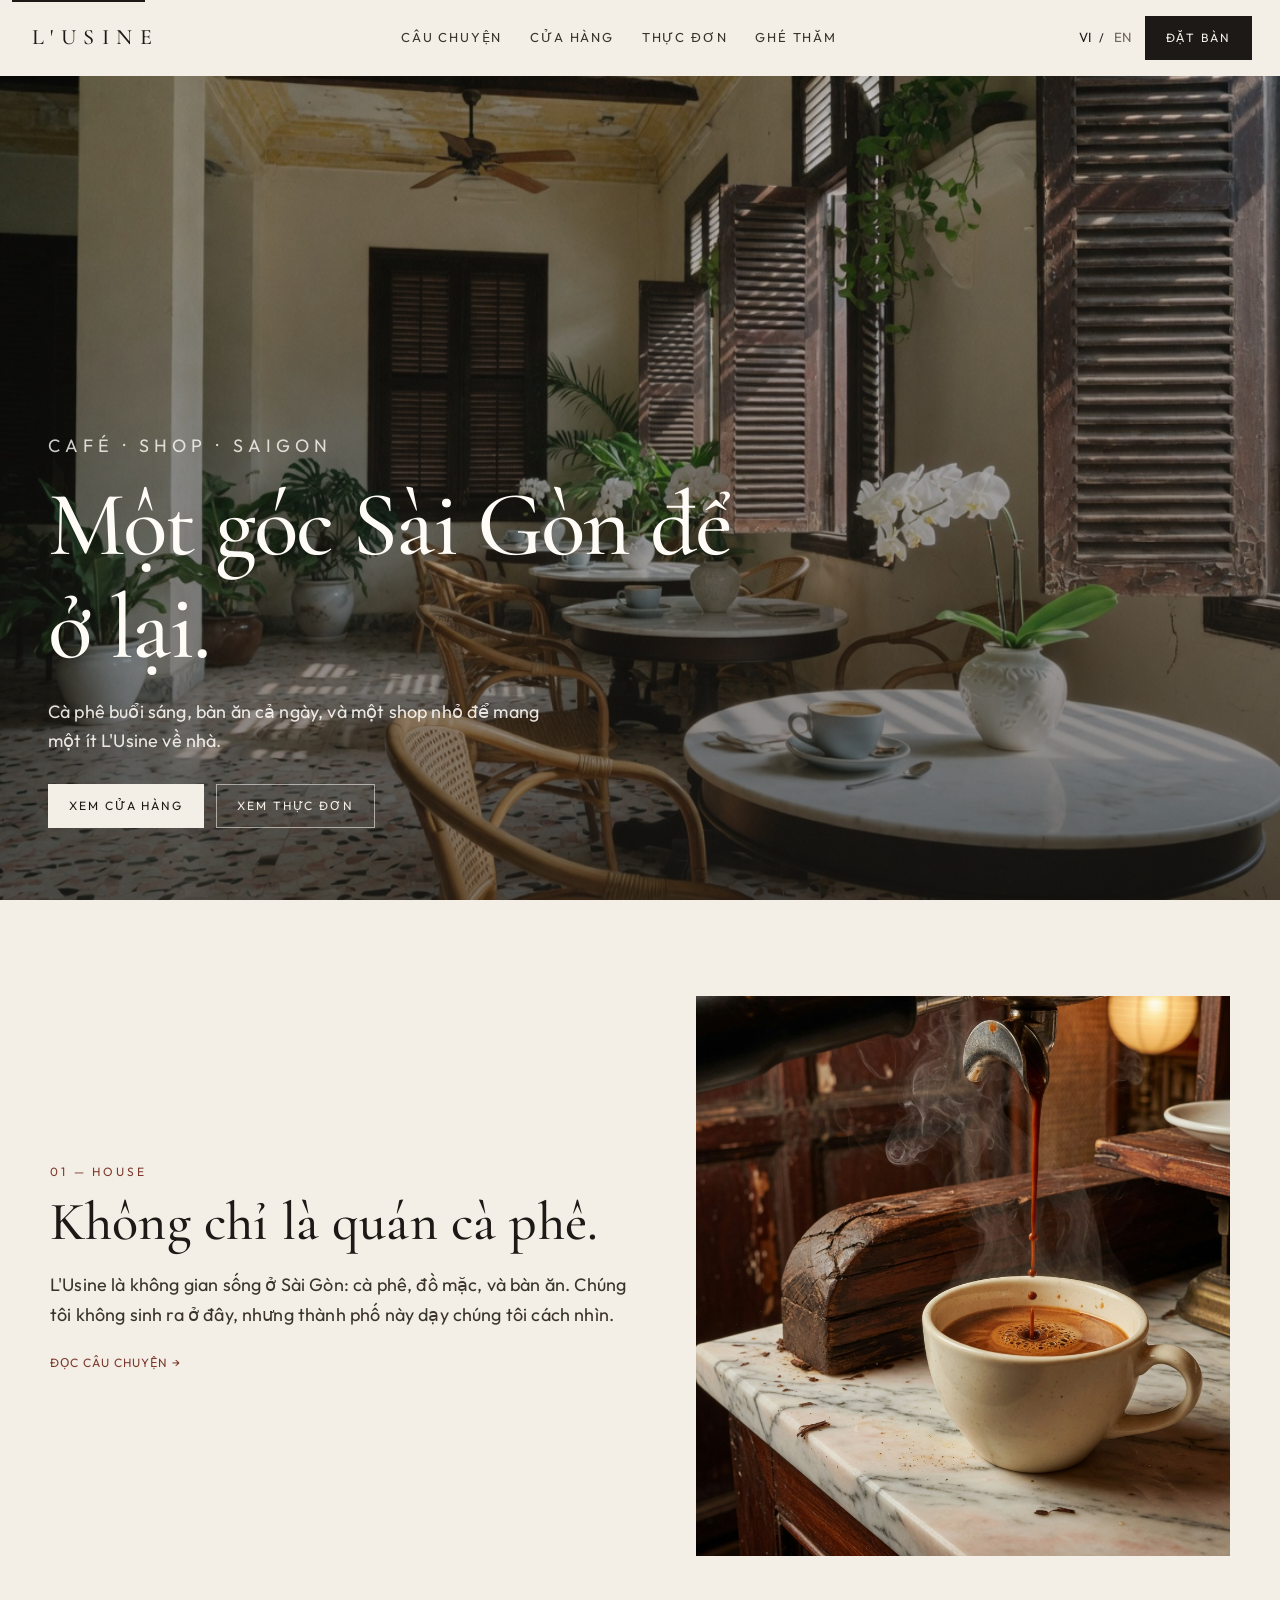
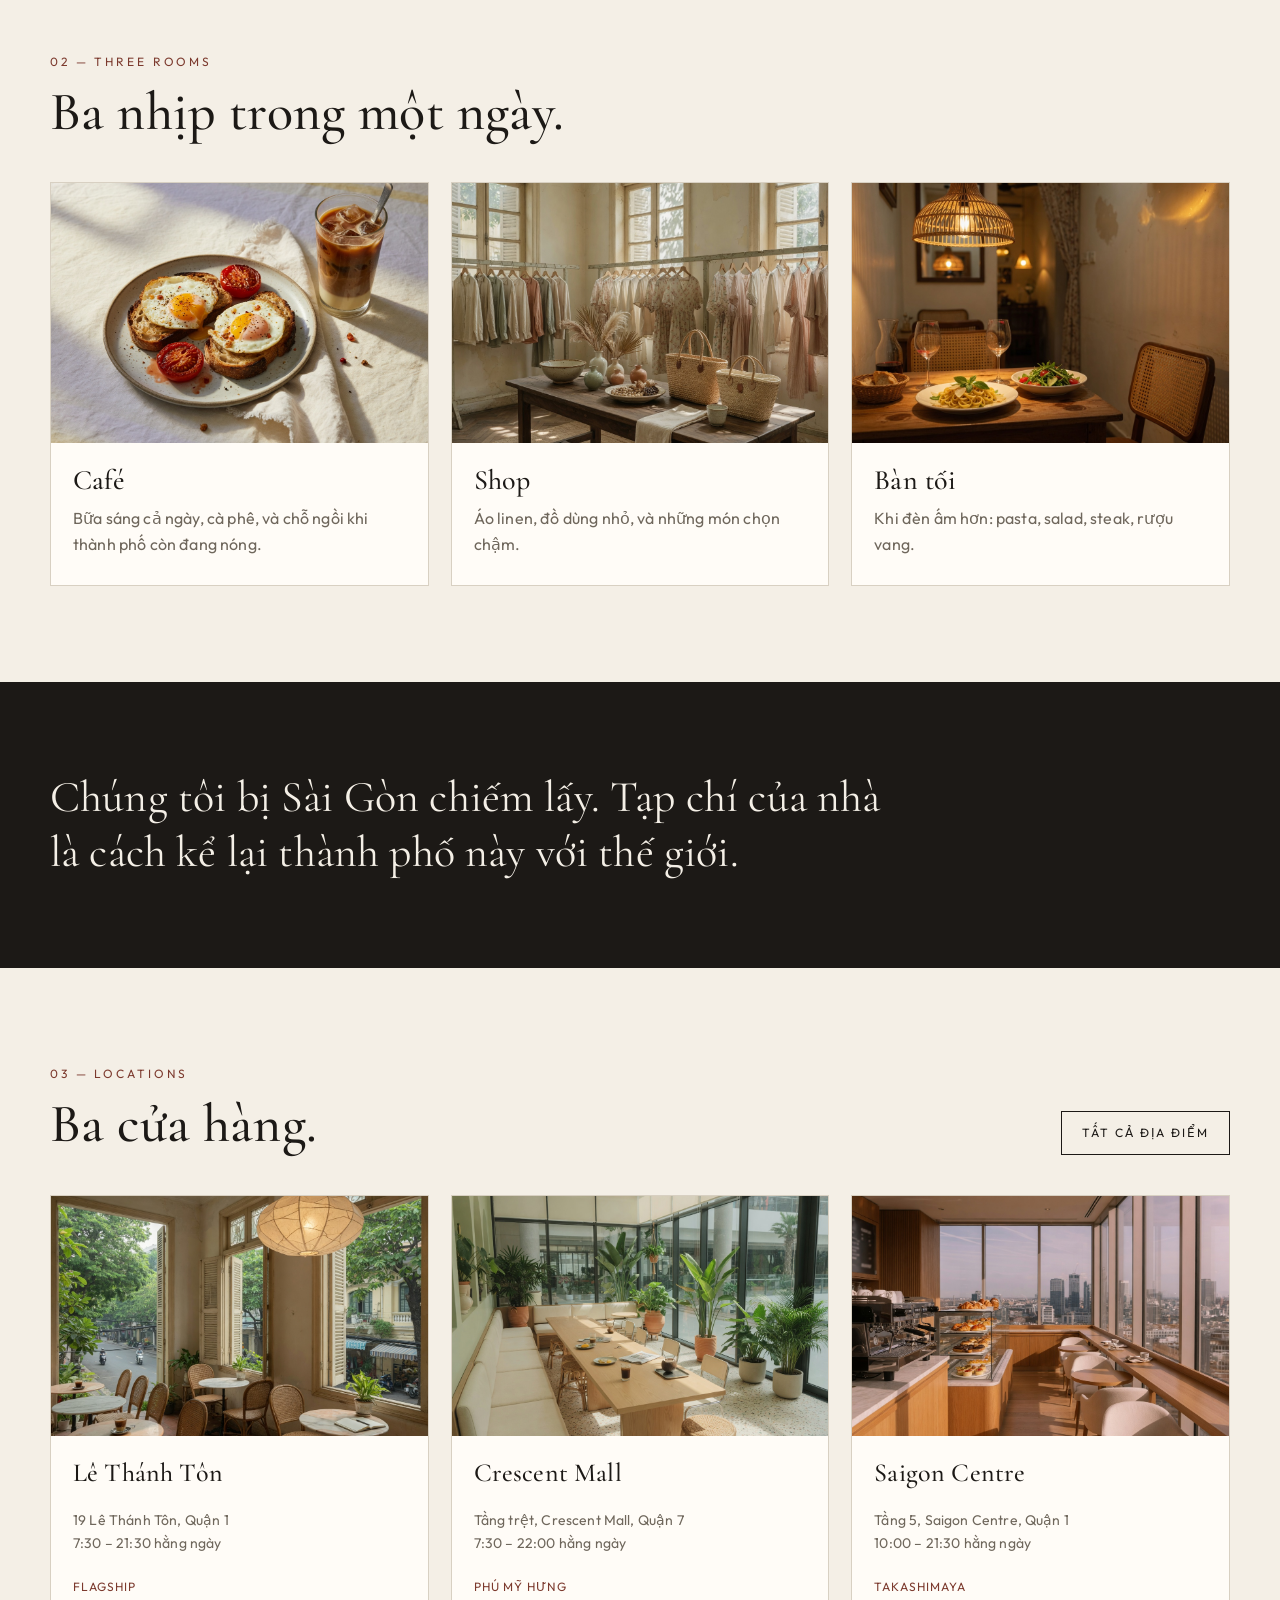
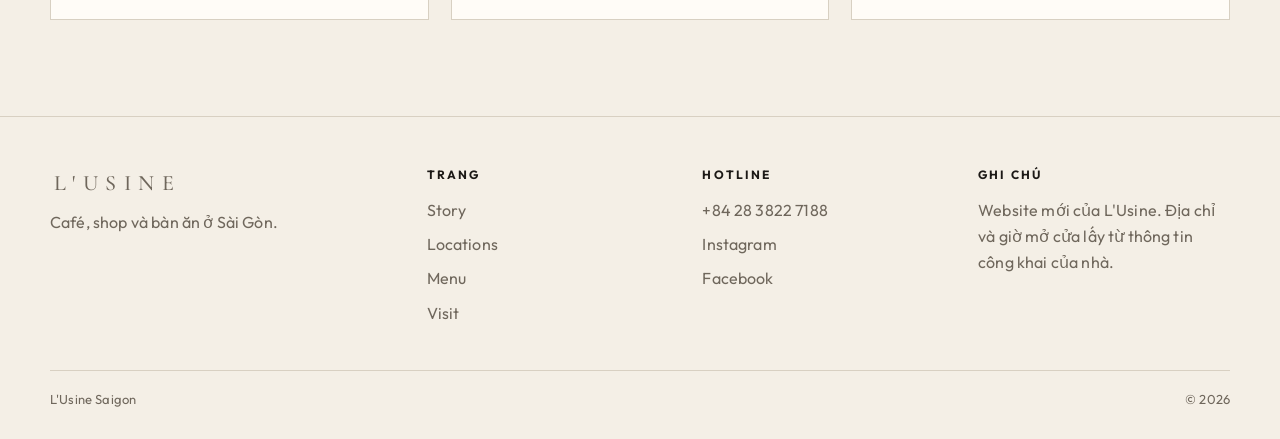
==== index.html @ 291dafa3 "Add L'Usine landing page and four-page website." ====
<!DOCTYPE html>
<html lang="vi">
<head>
  <meta charset="UTF-8">
  <meta name="viewport" content="width=device-width, initial-scale=1">
  <title>L'Usine — Café, Shop, Saigon</title>
  <meta name="description" content="L'Usine is a Saigon lifestyle house: cafe, shop, and table. Three locations in Ho Chi Minh City.">
  <link rel="icon" href="favicon.svg" type="image/svg+xml">
  <link rel="preconnect" href="https://fonts.googleapis.com">
  <link rel="preconnect" href="https://fonts.gstatic.com" crossorigin>
  <link href="https://fonts.googleapis.com/css2?family=Cormorant+Garamond:ital,wght@0,500;0,600;1,500&family=Outfit:wght@300;400;500&display=swap" rel="stylesheet">
  <link rel="stylesheet" href="css/styles.css">
</head>
<body>
  <a class="skip" href="#main">Skip to content</a>
  <header class="site-header">
    <a class="logo" href="index.html">L'USINE</a>
    <button class="nav-toggle" aria-label="Menu"><span></span></button>
    <nav class="nav">
      <a class="lang-vi" href="story.html">Câu chuyện</a>
      <a class="lang-en" href="story.html">Story</a>
      <a class="lang-vi" href="locations.html">Cửa hàng</a>
      <a class="lang-en" href="locations.html">Locations</a>
      <a class="lang-vi" href="menu.html">Thực đơn</a>
      <a class="lang-en" href="menu.html">Menu</a>
      <a class="lang-vi" href="visit.html">Ghé thăm</a>
      <a class="lang-en" href="visit.html">Visit</a>
    </nav>
    <div class="header-actions">
      <div class="lang-switch">
        <button type="button" data-lang-btn="vi">VI</button>
        <span>/</span>
        <button type="button" data-lang-btn="en">EN</button>
      </div>
      <a class="btn lang-vi" href="visit.html">Đặt bàn</a>
      <a class="btn lang-en" href="visit.html">Book a table</a>
    </div>
  </header>

  <main id="main">
    <section class="hero">
      <img src="images/hero.jpg" alt="Morning light in a L'Usine cafe interior">
      <div class="hero-copy">
        <p class="eyebrow">Café · Shop · Saigon</p>
        <h1 class="lang-vi">Một góc Sài Gòn để ở lại.</h1>
        <h1 class="lang-en">A room in the city worth keeping.</h1>
        <p class="lang-vi">Cà phê buổi sáng, bàn ăn cả ngày, và một shop nhỏ để mang một ít L'Usine về nhà.</p>
        <p class="lang-en">Morning coffee, an all-day table, and a shop to take a little of the house home.</p>
        <div class="hero-actions">
          <a class="btn lang-vi" href="locations.html">Xem cửa hàng</a>
          <a class="btn lang-en" href="locations.html">Find a store</a>
          <a class="btn btn-ghost lang-vi" href="menu.html">Xem thực đơn</a>
          <a class="btn btn-ghost lang-en" href="menu.html">See the menu</a>
        </div>
      </div>
    </section>

    <section class="section">
      <div class="wrap split">
        <div>
          <p class="kicker">01 — House</p>
          <h2 class="lang-vi">Không chỉ là quán cà phê.</h2>
          <h2 class="lang-en">Not only a cafe.</h2>
          <p class="lede lang-vi">L'Usine là không gian sống ở Sài Gòn: cà phê, đồ mặc, và bàn ăn. Chúng tôi không sinh ra ở đây, nhưng thành phố này dạy chúng tôi cách nhìn.</p>
          <p class="lede lang-en">L'Usine is a lifestyle house in Saigon: coffee, clothing, and a table. We are not from here, and that distance became a way of seeing the city.</p>
          <p>
            <a class="map-link lang-vi" href="story.html">Đọc câu chuyện →</a>
            <a class="map-link lang-en" href="story.html">Read the story →</a>
          </p>
        </div>
        <img src="images/coffee.jpg" alt="Espresso pouring into a ceramic cup">
      </div>
    </section>

    <section class="section" style="padding-top:0">
      <div class="wrap">
        <div class="section-head">
          <div>
            <p class="kicker">02 — Three rooms</p>
            <h2 class="lang-vi">Ba nhịp trong một ngày.</h2>
            <h2 class="lang-en">Three rooms in one day.</h2>
          </div>
        </div>
        <div class="pillars">
          <article class="pillar">
            <img src="images/breakfast.jpg" alt="Breakfast with eggs and iced coffee">
            <div class="pillar-body">
              <h3 class="lang-vi">Café</h3>
              <h3 class="lang-en">Café</h3>
              <p class="lang-vi">Bữa sáng cả ngày, cà phê, và chỗ ngồi khi thành phố còn đang nóng.</p>
              <p class="lang-en">All-day breakfast, coffee, and a table while the city is still loud.</p>
            </div>
          </article>
          <article class="pillar">
            <img src="images/shop.jpg" alt="Linen clothing and objects in the shop">
            <div class="pillar-body">
              <h3 class="lang-vi">Shop</h3>
              <h3 class="lang-en">Shop</h3>
              <p class="lang-vi">Áo linen, đồ dùng nhỏ, và những món chọn chậm.</p>
              <p class="lang-en">Linen, objects, and things chosen slowly.</p>
            </div>
          </article>
          <article class="pillar">
            <img src="images/evening.jpg" alt="Evening table with pasta and wine">
            <div class="pillar-body">
              <h3 class="lang-vi">Bàn tối</h3>
              <h3 class="lang-en">Table</h3>
              <p class="lang-vi">Khi đèn ấm hơn: pasta, salad, steak, rượu vang.</p>
              <p class="lang-en">When the lights drop: pasta, salad, steak, and a glass of wine.</p>
            </div>
          </article>
        </div>
      </div>
    </section>

    <section class="quote-block">
      <div class="wrap">
        <blockquote class="lang-vi">Chúng tôi bị Sài Gòn chiếm lấy. Tạp chí của nhà là cách kể lại thành phố này với thế giới.</blockquote>
        <blockquote class="lang-en">We are overwhelmed by the Saigon story, and our journal takes that vision out into the world.</blockquote>
      </div>
    </section>

    <section class="section">
      <div class="wrap">
        <div class="section-head">
          <div>
            <p class="kicker">03 — Locations</p>
            <h2 class="lang-vi">Ba cửa hàng.</h2>
            <h2 class="lang-en">Three houses.</h2>
          </div>
          <a class="btn-ghost btn lang-vi" href="locations.html">Tất cả địa điểm</a>
          <a class="btn-ghost btn lang-en" href="locations.html">All locations</a>
        </div>
        <div class="location-grid">
          <article class="card">
            <img src="images/loc-le-thanh-ton.jpg" alt="L'Usine Le Thanh Ton">
            <div class="card-body">
              <h3>Lê Thánh Tôn</h3>
              <p class="meta lang-vi">19 Lê Thánh Tôn, Quận 1<br>7:30 – 21:30 hằng ngày</p>
              <p class="meta lang-en">19 Le Thanh Ton, District 1<br>7:30 am – 9:30 pm daily</p>
              <a class="map-link" href="locations.html">Flagship</a>
            </div>
          </article>
          <article class="card">
            <img src="images/loc-crescent.jpg" alt="L'Usine Crescent Mall">
            <div class="card-body">
              <h3>Crescent Mall</h3>
              <p class="meta lang-vi">Tầng trệt, Crescent Mall, Quận 7<br>7:30 – 22:00 hằng ngày</p>
              <p class="meta lang-en">Ground floor, Crescent Mall, District 7<br>7:30 am – 10:00 pm daily</p>
              <a class="map-link" href="locations.html">Phú Mỹ Hưng</a>
            </div>
          </article>
          <article class="card">
            <img src="images/loc-saigon-centre.jpg" alt="L'Usine Saigon Centre">
            <div class="card-body">
              <h3>Saigon Centre</h3>
              <p class="meta lang-vi">Tầng 5, Saigon Centre, Quận 1<br>10:00 – 21:30 hằng ngày</p>
              <p class="meta lang-en">Level 5, Saigon Centre, District 1<br>10:00 am – 9:30 pm daily</p>
              <a class="map-link" href="locations.html">Takashimaya</a>
            </div>
          </article>
        </div>
      </div>
    </section>
  </main>

  <footer class="site-footer">
    <div class="wrap">
      <div class="footer-grid">
        <div>
          <a class="logo" href="index.html">L'USINE</a>
          <p class="lang-vi">Café, shop và bàn ăn ở Sài Gòn.</p>
          <p class="lang-en">Cafe, shop, and table in Saigon.</p>
        </div>
        <div>
          <h4 class="lang-vi">Trang</h4>
          <h4 class="lang-en">Pages</h4>
          <a href="story.html">Story</a>
          <a href="locations.html">Locations</a>
          <a href="menu.html">Menu</a>
          <a href="visit.html">Visit</a>
        </div>
        <div>
          <h4 class="lang-vi">Hotline</h4>
          <h4 class="lang-en">Hotline</h4>
          <a href="tel:+842838227188">+84 28 3822 7188</a>
          <a href="https://www.instagram.com/lusinespace/" target="_blank" rel="noreferrer">Instagram</a>
          <a href="https://www.facebook.com/Lusinespace/" target="_blank" rel="noreferrer">Facebook</a>
        </div>
        <div>
          <h4 class="lang-vi">Ghi chú</h4>
          <h4 class="lang-en">Note</h4>
          <p class="lang-vi">Website mới của L'Usine. Địa chỉ và giờ mở cửa lấy từ thông tin công khai của nhà.</p>
          <p class="lang-en">A new L'Usine website. Addresses and hours follow the house's public listings.</p>
        </div>
      </div>
      <div class="legal">
        <span>L'Usine Saigon</span>
        <span>© 2026</span>
      </div>
    </div>
  </footer>
  <script src="js/main.js"></script>
</body>
</html>
---- css/styles.css ----
:root {
  --paper: #f4efe6;
  --paper-deep: #ebe4d6;
  --ink: #1c1916;
  --ink-soft: #3a342c;
  --muted: #6f675c;
  --line: #d8d0c2;
  --accent: #7c3a2e;
  --accent-hover: #5e2b22;
  --white: #fffcf7;
  --shadow: 0 18px 50px rgba(28, 25, 22, 0.12);
  --serif: "Cormorant Garamond", "Times New Roman", serif;
  --sans: "Outfit", "Segoe UI", sans-serif;
  --max: 1180px;
  --header: 76px;
}

*,
*::before,
*::after {
  box-sizing: border-box;
}

html {
  scroll-behavior: smooth;
}

html[lang="vi"] .lang-en,
html[lang="en"] .lang-vi {
  display: none !important;
}

body {
  margin: 0;
  background: var(--paper);
  color: var(--ink);
  font-family: var(--sans);
  font-size: 16px;
  line-height: 1.65;
  letter-spacing: 0.01em;
}

img {
  max-width: 100%;
  display: block;
}

a {
  color: inherit;
  text-decoration: none;
}

button,
input,
select,
textarea {
  font-family: inherit;
}

.skip {
  position: absolute;
  left: 12px;
  top: -40px;
  background: var(--ink);
  color: var(--paper);
  padding: 8px 12px;
  z-index: 100;
}

.skip:focus {
  top: 12px;
}

.site-header {
  position: sticky;
  top: 0;
  z-index: 40;
  display: flex;
  align-items: center;
  justify-content: space-between;
  gap: 16px;
  min-height: var(--header);
  padding: 0 28px;
  background: rgba(244, 239, 230, 0.92);
  backdrop-filter: blur(14px);
  border-bottom: 1px solid transparent;
}

.site-header.scrolled {
  border-bottom-color: var(--line);
}

.logo {
  font-family: var(--serif);
  font-size: 22px;
  letter-spacing: 0.34em;
  font-weight: 500;
  padding-left: 4px;
}

.nav {
  display: flex;
  align-items: center;
  gap: 28px;
}

.nav a {
  font-size: 13px;
  letter-spacing: 0.14em;
  text-transform: uppercase;
  color: var(--ink-soft);
}

.nav a:hover,
.nav a.active {
  color: var(--ink);
}

.header-actions {
  display: flex;
  align-items: center;
  gap: 14px;
}

.lang-switch {
  display: flex;
  gap: 8px;
  font-size: 12px;
  letter-spacing: 0.16em;
  text-transform: uppercase;
}

.lang-switch button {
  border: 0;
  background: none;
  padding: 0;
  color: var(--muted);
  cursor: pointer;
}

.lang-switch button.active {
  color: var(--ink);
}

.btn {
  display: inline-flex;
  align-items: center;
  justify-content: center;
  min-height: 44px;
  padding: 0 20px;
  border: 1px solid var(--ink);
  background: var(--ink);
  color: var(--paper);
  font-size: 12px;
  letter-spacing: 0.16em;
  text-transform: uppercase;
  cursor: pointer;
  transition: 0.2s ease;
}

.btn:hover {
  background: var(--accent);
  border-color: var(--accent);
}

.btn-ghost {
  background: transparent;
  color: var(--ink);
}

.btn-ghost:hover {
  background: var(--ink);
  color: var(--paper);
}

.nav-toggle {
  display: none;
  width: 42px;
  height: 42px;
  border: 1px solid var(--line);
  background: transparent;
  cursor: pointer;
}

.nav-toggle span,
.nav-toggle span::before,
.nav-toggle span::after {
  display: block;
  width: 16px;
  height: 1.5px;
  background: var(--ink);
  margin: 0 auto;
  position: relative;
}

.nav-toggle span::before,
.nav-toggle span::after {
  content: "";
  position: absolute;
  left: 0;
}

.nav-toggle span::before {
  top: -6px;
}

.nav-toggle span::after {
  top: 6px;
}

.hero {
  position: relative;
  min-height: calc(100vh - var(--header));
  display: grid;
  place-items: end start;
  overflow: hidden;
  color: var(--white);
}

.hero img {
  position: absolute;
  inset: 0;
  width: 100%;
  height: 100%;
  object-fit: cover;
}

.hero::after {
  content: "";
  position: absolute;
  inset: 0;
  background: linear-gradient(180deg, rgba(28, 25, 22, 0.15) 0%, rgba(28, 25, 22, 0.55) 100%);
}

.hero-copy {
  position: relative;
  z-index: 1;
  padding: 0 48px 72px;
  max-width: 820px;
}

.eyebrow {
  font-size: 12px;
  letter-spacing: 0.28em;
  text-transform: uppercase;
  color: var(--muted);
  margin: 0 0 12px;
}

.hero .eyebrow {
  color: rgba(255, 252, 247, 0.8);
}

h1,
h2,
h3 {
  font-family: var(--serif);
  font-weight: 500;
  line-height: 1.12;
  margin: 0;
}

h1 {
  font-size: clamp(48px, 8vw, 92px);
  letter-spacing: -0.02em;
}

h2 {
  font-size: clamp(32px, 5vw, 54px);
}

h3 {
  font-size: 28px;
}

.hero p {
  max-width: 520px;
  font-size: 18px;
  color: rgba(255, 252, 247, 0.88);
}

.hero-actions {
  display: flex;
  gap: 12px;
  margin-top: 28px;
  flex-wrap: wrap;
}

.hero .btn {
  background: var(--paper);
  color: var(--ink);
  border-color: var(--paper);
}

.hero .btn-ghost {
  background: transparent;
  color: var(--paper);
  border-color: rgba(255, 252, 247, 0.55);
}

.wrap {
  width: min(var(--max), calc(100% - 56px));
  margin: 0 auto;
}

.section {
  padding: 96px 0;
}

.section-head {
  display: flex;
  justify-content: space-between;
  align-items: end;
  gap: 24px;
  margin-bottom: 40px;
}

.kicker {
  font-size: 12px;
  letter-spacing: 0.24em;
  text-transform: uppercase;
  color: var(--accent);
  margin: 0 0 10px;
}

.lede {
  max-width: 620px;
  color: var(--ink-soft);
  font-size: 18px;
}

.split {
  display: grid;
  grid-template-columns: 1.05fr 0.95fr;
  gap: 56px;
  align-items: center;
}

.split img {
  width: 100%;
  height: 560px;
  object-fit: cover;
}

.pillars {
  display: grid;
  grid-template-columns: repeat(3, 1fr);
  gap: 22px;
}

.pillar {
  background: var(--white);
  border: 1px solid var(--line);
  padding: 0 0 24px;
}

.pillar img {
  width: 100%;
  height: 260px;
  object-fit: cover;
}

.pillar-body {
  padding: 22px 22px 4px;
}

.pillar h3 {
  margin-bottom: 8px;
}

.pillar p {
  color: var(--muted);
  margin: 0;
}

.location-grid,
.menu-grid,
.hours-grid {
  display: grid;
  grid-template-columns: repeat(3, 1fr);
  gap: 22px;
}

.card {
  background: var(--white);
  border: 1px solid var(--line);
  overflow: hidden;
  display: flex;
  flex-direction: column;
}

.card img {
  width: 100%;
  height: 240px;
  object-fit: cover;
}

.card-body {
  padding: 22px;
  display: flex;
  flex-direction: column;
  gap: 8px;
  flex: 1;
}

.card h3 {
  font-size: 26px;
}

.meta {
  color: var(--muted);
  font-size: 14px;
}

.card .btn,
.card .btn-ghost {
  margin-top: auto;
  width: fit-content;
}

.quote-block {
  background: var(--ink);
  color: var(--paper);
  padding: 88px 0;
}

.quote-block blockquote {
  margin: 0;
  font-family: var(--serif);
  font-size: clamp(28px, 4vw, 44px);
  line-height: 1.25;
  max-width: 860px;
}

.page-hero {
  padding: 72px 0 28px;
}

.page-hero h1 {
  font-size: clamp(42px, 7vw, 76px);
}

.page-hero p {
  max-width: 640px;
  font-size: 18px;
  color: var(--ink-soft);
}

.story-chapters {
  display: grid;
  gap: 72px;
}

.chapter-num {
  font-size: 12px;
  letter-spacing: 0.22em;
  text-transform: uppercase;
  color: var(--accent);
}

.menu-item {
  padding: 22px;
}

.menu-item h3 {
  font-size: 24px;
}

.tag {
  display: inline-block;
  font-size: 11px;
  letter-spacing: 0.16em;
  text-transform: uppercase;
  color: var(--accent);
}

.visit-layout {
  display: grid;
  grid-template-columns: 0.9fr 1.1fr;
  gap: 40px;
  align-items: start;
}

.panel {
  background: var(--white);
  border: 1px solid var(--line);
  padding: 28px;
}

label {
  display: block;
  font-size: 12px;
  letter-spacing: 0.14em;
  text-transform: uppercase;
  margin: 14px 0 6px;
}

input,
select,
textarea {
  width: 100%;
  border: 1px solid var(--line);
  background: var(--paper);
  color: var(--ink);
  min-height: 44px;
  padding: 10px 12px;
}

textarea {
  min-height: 110px;
  resize: vertical;
}

.form-row {
  display: grid;
  grid-template-columns: 1fr 1fr;
  gap: 12px;
}

.form-note {
  color: var(--muted);
  font-size: 14px;
}

.form-success {
  display: none;
  border: 1px solid var(--line);
  background: var(--paper-deep);
  padding: 16px;
  margin-top: 16px;
}

.form-success.show {
  display: block;
}

.site-footer {
  border-top: 1px solid var(--line);
  padding: 48px 0 28px;
}

.footer-grid {
  display: grid;
  grid-template-columns: 1.4fr 1fr 1fr 1fr;
  gap: 24px;
  margin-bottom: 36px;
}

.site-footer h4 {
  margin: 0 0 12px;
  font-family: var(--sans);
  font-size: 12px;
  letter-spacing: 0.18em;
  text-transform: uppercase;
}

.site-footer a,
.site-footer p {
  color: var(--muted);
  display: block;
  margin: 0 0 8px;
}

.legal {
  display: flex;
  justify-content: space-between;
  gap: 12px;
  border-top: 1px solid var(--line);
  padding-top: 18px;
  color: var(--muted);
  font-size: 13px;
}

.map-link {
  color: var(--accent) !important;
  letter-spacing: 0.08em;
  text-transform: uppercase;
  font-size: 12px;
}

@media (max-width: 900px) {
  .nav-toggle {
    display: inline-flex;
    align-items: center;
    justify-content: center;
  }

  .nav {
    display: none;
    position: absolute;
    top: var(--header);
    left: 0;
    right: 0;
    background: var(--paper);
    flex-direction: column;
    align-items: flex-start;
    padding: 18px 24px 24px;
    border-bottom: 1px solid var(--line);
    gap: 16px;
  }

  .nav.open {
    display: flex;
  }

  .split,
  .pillars,
  .location-grid,
  .menu-grid,
  .hours-grid,
  .visit-layout,
  .footer-grid,
  .form-row,
  .section-head {
    grid-template-columns: 1fr;
  }

  .hero-copy,
  .wrap {
    width: min(100% - 32px, var(--max));
    padding-left: 0;
    padding-right: 0;
  }

  .hero-copy {
    padding: 0 20px 48px;
  }

  .split img,
  .pillar img,
  .card img {
    height: 280px;
  }

  .section {
    padding: 64px 0;
  }

  .header-actions .btn {
    display: none;
  }

  .legal {
    flex-direction: column;
  }
}
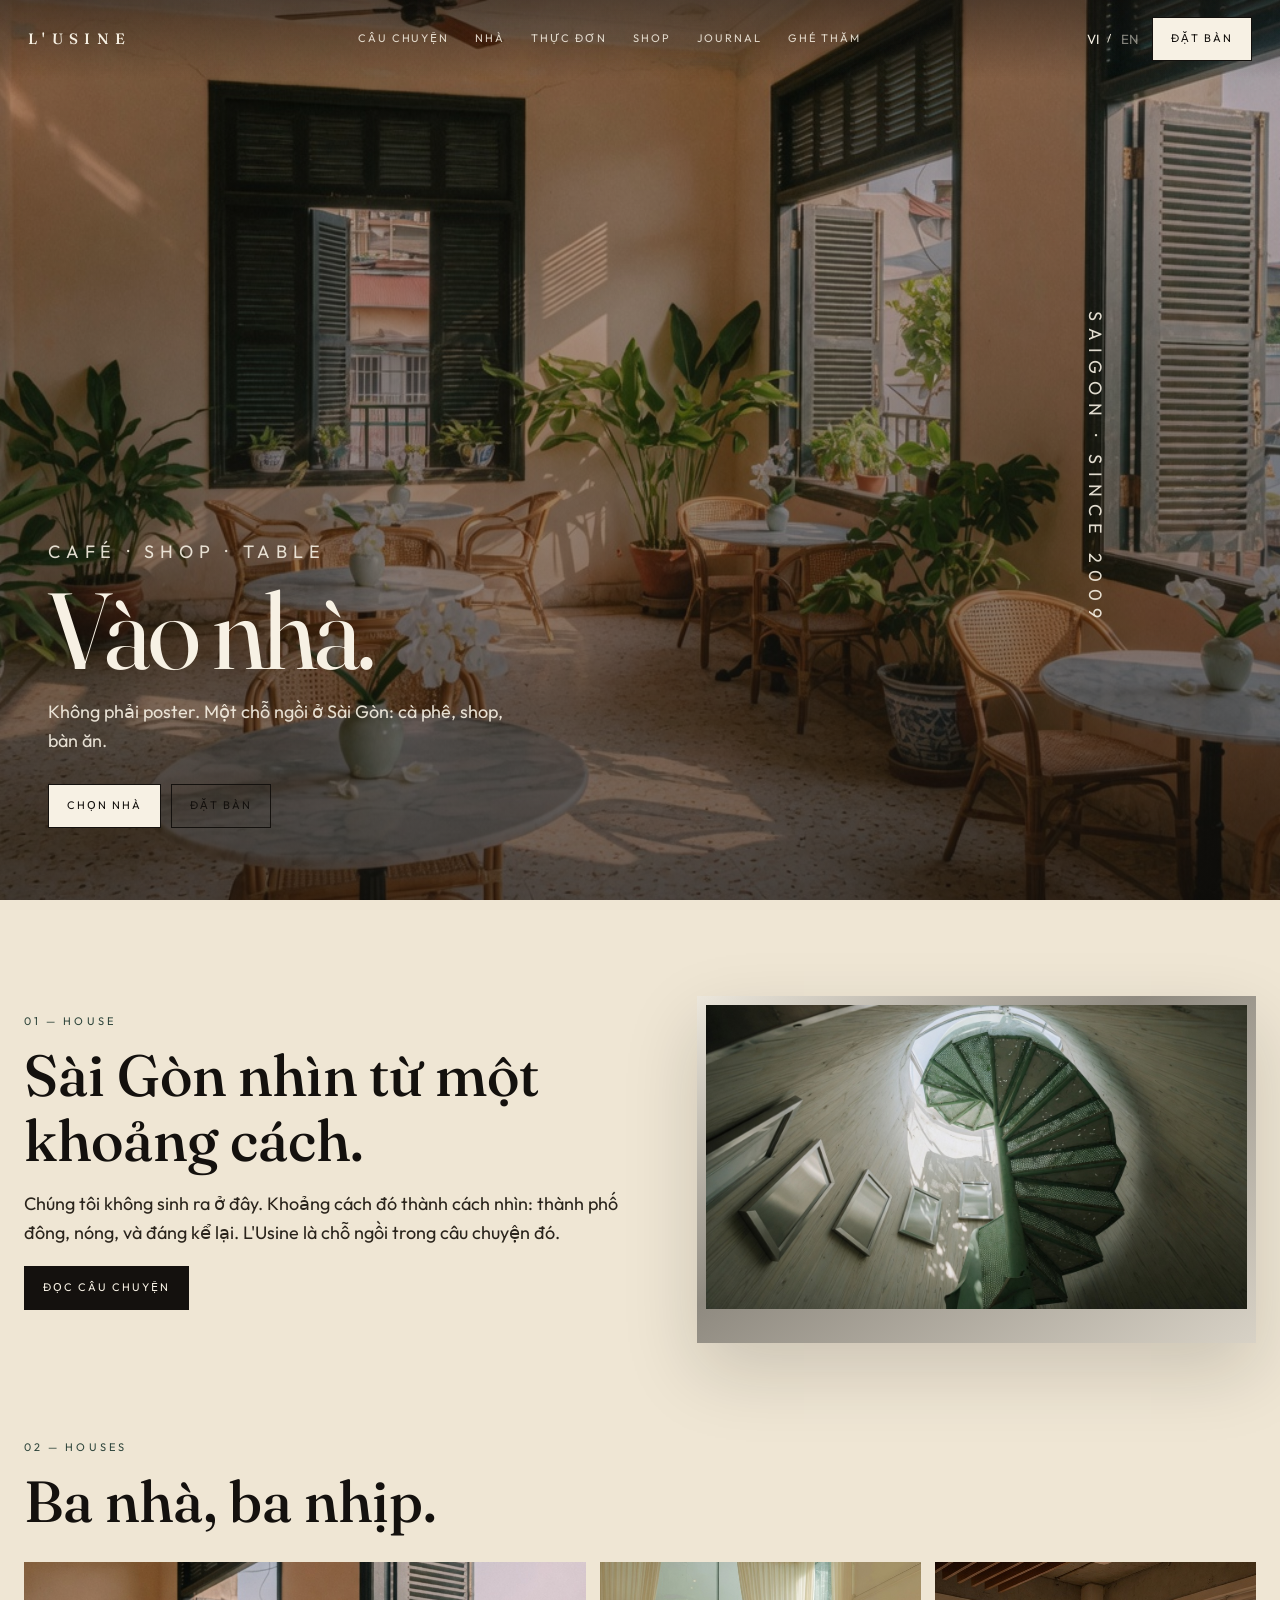
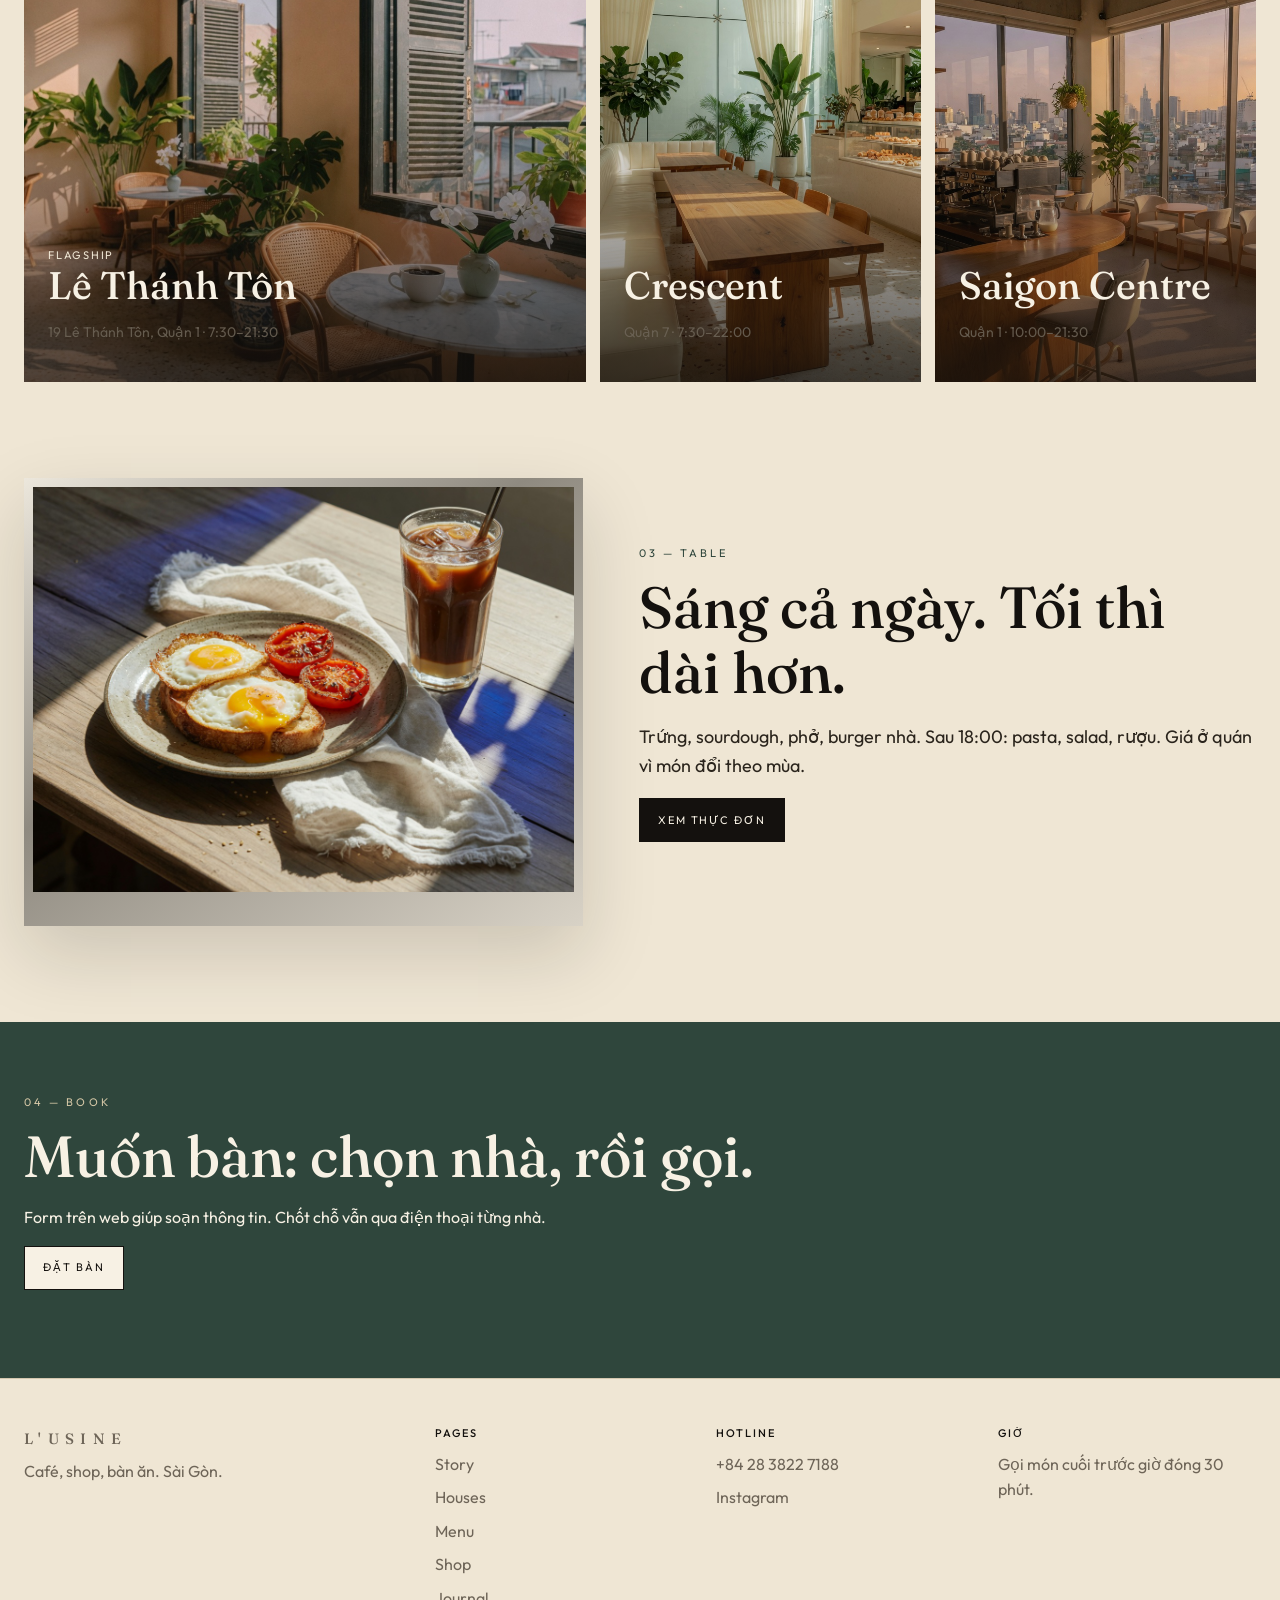
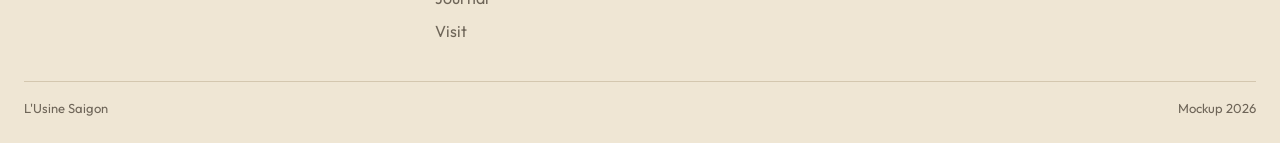
==== commit 82dda63c: "Rebuild L'Usine website mockup: film door, houses, shop, journal, booking." ====
--- a/index.html
+++ b/index.html
@@ -4,27 +4,25 @@
   <meta charset="UTF-8">
   <meta name="viewport" content="width=device-width, initial-scale=1">
   <title>L'Usine — Café, Shop, Saigon</title>
-  <meta name="description" content="L'Usine is a Saigon lifestyle house: cafe, shop, and table. Three locations in Ho Chi Minh City.">
+  <meta name="description" content="L'Usine is a Saigon house: cafe, shop, and table. Three locations in Ho Chi Minh City.">
   <link rel="icon" href="favicon.svg" type="image/svg+xml">
   <link rel="preconnect" href="https://fonts.googleapis.com">
   <link rel="preconnect" href="https://fonts.gstatic.com" crossorigin>
-  <link href="https://fonts.googleapis.com/css2?family=Cormorant+Garamond:ital,wght@0,500;0,600;1,500&family=Outfit:wght@300;400;500&display=swap" rel="stylesheet">
+  <link href="https://fonts.googleapis.com/css2?family=Fraunces:opsz,wght@9..144,400;9..144,500;9..144,600&family=Outfit:wght@300;400;500&display=swap" rel="stylesheet">
   <link rel="stylesheet" href="css/styles.css">
 </head>
-<body>
-  <a class="skip" href="#main">Skip to content</a>
+<body class="home">
+  <a class="skip" href="#main">Skip</a>
   <header class="site-header">
     <a class="logo" href="index.html">L'USINE</a>
     <button class="nav-toggle" aria-label="Menu"><span></span></button>
     <nav class="nav">
-      <a class="lang-vi" href="story.html">Câu chuyện</a>
-      <a class="lang-en" href="story.html">Story</a>
-      <a class="lang-vi" href="locations.html">Cửa hàng</a>
-      <a class="lang-en" href="locations.html">Locations</a>
-      <a class="lang-vi" href="menu.html">Thực đơn</a>
-      <a class="lang-en" href="menu.html">Menu</a>
-      <a class="lang-vi" href="visit.html">Ghé thăm</a>
-      <a class="lang-en" href="visit.html">Visit</a>
+      <a class="lang-vi" href="story.html">Câu chuyện</a><a class="lang-en" href="story.html">Story</a>
+      <a class="lang-vi" href="locations.html">Nhà</a><a class="lang-en" href="locations.html">Houses</a>
+      <a class="lang-vi" href="menu.html">Thực đơn</a><a class="lang-en" href="menu.html">Menu</a>
+      <a href="shop.html">Shop</a>
+      <a href="journal.html">Journal</a>
+      <a class="lang-vi" href="visit.html">Ghé thăm</a><a class="lang-en" href="visit.html">Visit</a>
     </nav>
     <div class="header-actions">
       <div class="lang-switch">
@@ -39,18 +37,22 @@
 
   <main id="main">
     <section class="hero">
-      <img src="images/hero.jpg" alt="Morning light in a L'Usine cafe interior">
+      <video autoplay muted loop playsinline poster="images/hero.jpg">
+        <source src="videos/hero.mp4" type="video/mp4">
+      </video>
+      <img class="hero-bg" src="images/hero.jpg" alt="" hidden>
+      <p class="v-label">Saigon · since 2009</p>
       <div class="hero-copy">
-        <p class="eyebrow">Café · Shop · Saigon</p>
-        <h1 class="lang-vi">Một góc Sài Gòn để ở lại.</h1>
-        <h1 class="lang-en">A room in the city worth keeping.</h1>
-        <p class="lang-vi">Cà phê buổi sáng, bàn ăn cả ngày, và một shop nhỏ để mang một ít L'Usine về nhà.</p>
-        <p class="lang-en">Morning coffee, an all-day table, and a shop to take a little of the house home.</p>
+        <p class="eyebrow">Café · Shop · Table</p>
+        <h1 class="lang-vi">Vào nhà.</h1>
+        <h1 class="lang-en">Come in.</h1>
+        <p class="lang-vi">Không phải poster. Một chỗ ngồi ở Sài Gòn: cà phê, shop, bàn ăn.</p>
+        <p class="lang-en">Not a poster. A seat in Saigon: coffee, a shop, a table.</p>
         <div class="hero-actions">
-          <a class="btn lang-vi" href="locations.html">Xem cửa hàng</a>
-          <a class="btn lang-en" href="locations.html">Find a store</a>
-          <a class="btn btn-ghost lang-vi" href="menu.html">Xem thực đơn</a>
-          <a class="btn btn-ghost lang-en" href="menu.html">See the menu</a>
+          <a class="btn lang-vi" href="locations.html">Chọn nhà</a>
+          <a class="btn lang-en" href="locations.html">Choose a house</a>
+          <a class="btn btn-ghost lang-vi" href="visit.html">Đặt bàn</a>
+          <a class="btn btn-ghost lang-en" href="visit.html">Book a table</a>
         </div>
       </div>
     </section>
@@ -59,107 +61,73 @@
       <div class="wrap split">
         <div>
           <p class="kicker">01 — House</p>
-          <h2 class="lang-vi">Không chỉ là quán cà phê.</h2>
-          <h2 class="lang-en">Not only a cafe.</h2>
-          <p class="lede lang-vi">L'Usine là không gian sống ở Sài Gòn: cà phê, đồ mặc, và bàn ăn. Chúng tôi không sinh ra ở đây, nhưng thành phố này dạy chúng tôi cách nhìn.</p>
-          <p class="lede lang-en">L'Usine is a lifestyle house in Saigon: coffee, clothing, and a table. We are not from here, and that distance became a way of seeing the city.</p>
-          <p>
-            <a class="map-link lang-vi" href="story.html">Đọc câu chuyện →</a>
-            <a class="map-link lang-en" href="story.html">Read the story →</a>
-          </p>
+          <h2 class="lang-vi">Sài Gòn nhìn từ một khoảng cách.</h2>
+          <h2 class="lang-en">Saigon, seen from a slight distance.</h2>
+          <p class="lede lang-vi">Chúng tôi không sinh ra ở đây. Khoảng cách đó thành cách nhìn: thành phố đông, nóng, và đáng kể lại. L'Usine là chỗ ngồi trong câu chuyện đó.</p>
+          <p class="lede lang-en">We are not from here. That distance became a way of looking: a city loud, hot, and worth telling. L'Usine is a seat inside that story.</p>
+          <p><a class="btn btn-dark lang-vi" href="story.html">Đọc câu chuyện</a><a class="btn btn-dark lang-en" href="story.html">Read the story</a></p>
         </div>
-        <img src="images/coffee.jpg" alt="Espresso pouring into a ceramic cup">
+        <div class="postcard"><img src="images/leloi-stair.jpg" alt="Colonial-green stair and steel frames"></div>
       </div>
     </section>
 
     <section class="section" style="padding-top:0">
       <div class="wrap">
-        <div class="section-head">
-          <div>
-            <p class="kicker">02 — Three rooms</p>
-            <h2 class="lang-vi">Ba nhịp trong một ngày.</h2>
-            <h2 class="lang-en">Three rooms in one day.</h2>
-          </div>
-        </div>
-        <div class="pillars">
-          <article class="pillar">
-            <img src="images/breakfast.jpg" alt="Breakfast with eggs and iced coffee">
-            <div class="pillar-body">
-              <h3 class="lang-vi">Café</h3>
-              <h3 class="lang-en">Café</h3>
-              <p class="lang-vi">Bữa sáng cả ngày, cà phê, và chỗ ngồi khi thành phố còn đang nóng.</p>
-              <p class="lang-en">All-day breakfast, coffee, and a table while the city is still loud.</p>
+        <p class="kicker">02 — Houses</p>
+        <h2 class="lang-vi" style="margin-bottom:28px">Ba nhà, ba nhịp.</h2>
+        <h2 class="lang-en" style="margin-bottom:28px">Three houses, three tempos.</h2>
+        <div class="house-row">
+          <a class="house" href="locations.html#ltt">
+            <img src="images/loc-ltt.jpg" alt="Lê Thánh Tôn">
+            <div class="house-body">
+              <span class="tag" style="color:#efe6d4">Flagship</span>
+              <h3>Lê Thánh Tôn</h3>
+              <p class="meta lang-vi">19 Lê Thánh Tôn, Quận 1 · 7:30–21:30</p>
+              <p class="meta lang-en">19 Le Thanh Ton, District 1 · 7:30 am–9:30 pm</p>
             </div>
-          </article>
-          <article class="pillar">
-            <img src="images/shop.jpg" alt="Linen clothing and objects in the shop">
-            <div class="pillar-body">
-              <h3 class="lang-vi">Shop</h3>
-              <h3 class="lang-en">Shop</h3>
-              <p class="lang-vi">Áo linen, đồ dùng nhỏ, và những món chọn chậm.</p>
-              <p class="lang-en">Linen, objects, and things chosen slowly.</p>
+          </a>
+          <a class="house" href="locations.html#pmh">
+            <img src="images/loc-crescent.jpg" alt="Crescent Mall">
+            <div class="house-body">
+              <h3>Crescent</h3>
+              <p class="meta lang-vi">Quận 7 · 7:30–22:00</p>
+              <p class="meta lang-en">District 7 · 7:30 am–10:00 pm</p>
             </div>
-          </article>
-          <article class="pillar">
-            <img src="images/evening.jpg" alt="Evening table with pasta and wine">
-            <div class="pillar-body">
-              <h3 class="lang-vi">Bàn tối</h3>
-              <h3 class="lang-en">Table</h3>
-              <p class="lang-vi">Khi đèn ấm hơn: pasta, salad, steak, rượu vang.</p>
-              <p class="lang-en">When the lights drop: pasta, salad, steak, and a glass of wine.</p>
+          </a>
+          <a class="house" href="locations.html#sgc">
+            <img src="images/loc-sgc.jpg" alt="Saigon Centre">
+            <div class="house-body">
+              <h3>Saigon Centre</h3>
+              <p class="meta lang-vi">Quận 1 · 10:00–21:30</p>
+              <p class="meta lang-en">District 1 · 10:00 am–9:30 pm</p>
             </div>
-          </article>
+          </a>
         </div>
       </div>
     </section>
 
-    <section class="quote-block">
-      <div class="wrap">
-        <blockquote class="lang-vi">Chúng tôi bị Sài Gòn chiếm lấy. Tạp chí của nhà là cách kể lại thành phố này với thế giới.</blockquote>
-        <blockquote class="lang-en">We are overwhelmed by the Saigon story, and our journal takes that vision out into the world.</blockquote>
+    <section class="section" style="padding-top:0">
+      <div class="wrap split rev">
+        <div class="postcard"><img src="images/breakfast.jpg" alt="Breakfast and iced coffee"></div>
+        <div>
+          <p class="kicker">03 — Table</p>
+          <h2 class="lang-vi">Sáng cả ngày. Tối thì dài hơn.</h2>
+          <h2 class="lang-en">Morning all day. Evening, longer.</h2>
+          <p class="lede lang-vi">Trứng, sourdough, phở, burger nhà. Sau 18:00: pasta, salad, rượu. Giá ở quán vì món đổi theo mùa.</p>
+          <p class="lede lang-en">Eggs, sourdough, pho, the house burger. After 6 pm: pasta, salad, wine. Prices stay in the room because the plate moves with the season.</p>
+          <p><a class="btn btn-dark lang-vi" href="menu.html">Xem thực đơn</a><a class="btn btn-dark lang-en" href="menu.html">See the menu</a></p>
+        </div>
       </div>
     </section>
 
-    <section class="section">
+    <section class="band">
       <div class="wrap">
-        <div class="section-head">
-          <div>
-            <p class="kicker">03 — Locations</p>
-            <h2 class="lang-vi">Ba cửa hàng.</h2>
-            <h2 class="lang-en">Three houses.</h2>
-          </div>
-          <a class="btn-ghost btn lang-vi" href="locations.html">Tất cả địa điểm</a>
-          <a class="btn-ghost btn lang-en" href="locations.html">All locations</a>
-        </div>
-        <div class="location-grid">
-          <article class="card">
-            <img src="images/loc-le-thanh-ton.jpg" alt="L'Usine Le Thanh Ton">
-            <div class="card-body">
-              <h3>Lê Thánh Tôn</h3>
-              <p class="meta lang-vi">19 Lê Thánh Tôn, Quận 1<br>7:30 – 21:30 hằng ngày</p>
-              <p class="meta lang-en">19 Le Thanh Ton, District 1<br>7:30 am – 9:30 pm daily</p>
-              <a class="map-link" href="locations.html">Flagship</a>
-            </div>
-          </article>
-          <article class="card">
-            <img src="images/loc-crescent.jpg" alt="L'Usine Crescent Mall">
-            <div class="card-body">
-              <h3>Crescent Mall</h3>
-              <p class="meta lang-vi">Tầng trệt, Crescent Mall, Quận 7<br>7:30 – 22:00 hằng ngày</p>
-              <p class="meta lang-en">Ground floor, Crescent Mall, District 7<br>7:30 am – 10:00 pm daily</p>
-              <a class="map-link" href="locations.html">Phú Mỹ Hưng</a>
-            </div>
-          </article>
-          <article class="card">
-            <img src="images/loc-saigon-centre.jpg" alt="L'Usine Saigon Centre">
-            <div class="card-body">
-              <h3>Saigon Centre</h3>
-              <p class="meta lang-vi">Tầng 5, Saigon Centre, Quận 1<br>10:00 – 21:30 hằng ngày</p>
-              <p class="meta lang-en">Level 5, Saigon Centre, District 1<br>10:00 am – 9:30 pm daily</p>
-              <a class="map-link" href="locations.html">Takashimaya</a>
-            </div>
-          </article>
-        </div>
+        <p class="kicker" style="color:#d5c7a6">04 — Book</p>
+        <h2 class="lang-vi">Muốn bàn: chọn nhà, rồi gọi.</h2>
+        <h2 class="lang-en">For a table: pick a house, then call.</h2>
+        <p class="lang-vi">Form trên web giúp soạn thông tin. Chốt chỗ vẫn qua điện thoại từng nhà.</p>
+        <p class="lang-en">The form gathers the details. The table is still confirmed by phone.</p>
+        <p><a class="btn lang-vi" href="visit.html">Đặt bàn</a><a class="btn lang-en" href="visit.html">Book a table</a></p>
       </div>
     </section>
   </main>
@@ -169,35 +137,31 @@
       <div class="footer-grid">
         <div>
           <a class="logo" href="index.html">L'USINE</a>
-          <p class="lang-vi">Café, shop và bàn ăn ở Sài Gòn.</p>
-          <p class="lang-en">Cafe, shop, and table in Saigon.</p>
+          <p class="lang-vi">Café, shop, bàn ăn. Sài Gòn.</p>
+          <p class="lang-en">Cafe, shop, table. Saigon.</p>
         </div>
         <div>
-          <h4 class="lang-vi">Trang</h4>
-          <h4 class="lang-en">Pages</h4>
+          <h4>Pages</h4>
           <a href="story.html">Story</a>
-          <a href="locations.html">Locations</a>
+          <a href="locations.html">Houses</a>
           <a href="menu.html">Menu</a>
+          <a href="shop.html">Shop</a>
+          <a href="journal.html">Journal</a>
           <a href="visit.html">Visit</a>
         </div>
         <div>
-          <h4 class="lang-vi">Hotline</h4>
-          <h4 class="lang-en">Hotline</h4>
+          <h4>Hotline</h4>
           <a href="tel:+842838227188">+84 28 3822 7188</a>
           <a href="https://www.instagram.com/lusinespace/" target="_blank" rel="noreferrer">Instagram</a>
-          <a href="https://www.facebook.com/Lusinespace/" target="_blank" rel="noreferrer">Facebook</a>
         </div>
         <div>
-          <h4 class="lang-vi">Ghi chú</h4>
-          <h4 class="lang-en">Note</h4>
-          <p class="lang-vi">Website mới của L'Usine. Địa chỉ và giờ mở cửa lấy từ thông tin công khai của nhà.</p>
-          <p class="lang-en">A new L'Usine website. Addresses and hours follow the house's public listings.</p>
+          <h4 class="lang-vi">Giờ</h4>
+          <h4 class="lang-en">Hours</h4>
+          <p class="lang-vi">Gọi món cuối trước giờ đóng 30 phút.</p>
+          <p class="lang-en">Last order 30 minutes before close.</p>
         </div>
       </div>
-      <div class="legal">
-        <span>L'Usine Saigon</span>
-        <span>© 2026</span>
-      </div>
+      <div class="legal"><span>L'Usine Saigon</span><span>Mockup 2026</span></div>
     </div>
   </footer>
   <script src="js/main.js"></script>
--- a/css/styles.css
+++ b/css/styles.css
@@ -1,34 +1,24 @@
 :root {
-  --paper: #f4efe6;
-  --paper-deep: #ebe4d6;
-  --ink: #1c1916;
-  --ink-soft: #3a342c;
-  --muted: #6f675c;
-  --line: #d8d0c2;
-  --accent: #7c3a2e;
-  --accent-hover: #5e2b22;
-  --white: #fffcf7;
-  --shadow: 0 18px 50px rgba(28, 25, 22, 0.12);
-  --serif: "Cormorant Garamond", "Times New Roman", serif;
+  --paper: #efe6d4;
+  --paper-2: #e7dcc6;
+  --ink: #14110e;
+  --ink-2: #2a241c;
+  --muted: #6e6558;
+  --line: #d4c7af;
+  --green: #2f463c;
+  --green-2: #3e5a4c;
+  --steel: #b8b3a8;
+  --cream: #f7f1e4;
+  --serif: "Fraunces", "Times New Roman", serif;
   --sans: "Outfit", "Segoe UI", sans-serif;
-  --max: 1180px;
-  --header: 76px;
-}
-
-*,
-*::before,
-*::after {
-  box-sizing: border-box;
-}
-
-html {
-  scroll-behavior: smooth;
-}
-
+  --max: 1240px;
+  --header: 78px;
+}
+
+*, *::before, *::after { box-sizing: border-box; }
+html { scroll-behavior: smooth; }
 html[lang="vi"] .lang-en,
-html[lang="en"] .lang-vi {
-  display: none !important;
-}
+html[lang="en"] .lang-vi { display: none !important; }
 
 body {
   margin: 0;
@@ -36,611 +26,345 @@
   color: var(--ink);
   font-family: var(--sans);
   font-size: 16px;
-  line-height: 1.65;
-  letter-spacing: 0.01em;
-}
-
-img {
-  max-width: 100%;
-  display: block;
-}
-
-a {
-  color: inherit;
-  text-decoration: none;
-}
-
-button,
-input,
-select,
-textarea {
-  font-family: inherit;
-}
+  line-height: 1.6;
+}
+
+img, video { max-width: 100%; display: block; }
+a { color: inherit; text-decoration: none; }
+button, input, select, textarea { font-family: inherit; }
 
 .skip {
   position: absolute;
   left: 12px;
-  top: -40px;
+  top: -48px;
   background: var(--ink);
   color: var(--paper);
   padding: 8px 12px;
-  z-index: 100;
-}
-
-.skip:focus {
-  top: 12px;
-}
+  z-index: 80;
+}
+.skip:focus { top: 12px; }
+
+.wrap { width: min(var(--max), calc(100% - 48px)); margin: 0 auto; }
 
 .site-header {
-  position: sticky;
-  top: 0;
-  z-index: 40;
+  position: fixed;
+  inset: 0 0 auto;
+  z-index: 50;
   display: flex;
   align-items: center;
   justify-content: space-between;
   gap: 16px;
   min-height: var(--header);
   padding: 0 28px;
-  background: rgba(244, 239, 230, 0.92);
-  backdrop-filter: blur(14px);
-  border-bottom: 1px solid transparent;
-}
-
-.site-header.scrolled {
-  border-bottom-color: var(--line);
-}
+  color: var(--cream);
+  mix-blend-mode: normal;
+}
+.site-header.is-solid {
+  background: rgba(239, 230, 212, 0.94);
+  color: var(--ink);
+  backdrop-filter: blur(16px);
+  border-bottom: 1px solid var(--line);
+}
+.site-header:not(.is-solid) { background: linear-gradient(180deg, rgba(20,17,14,.45), transparent); }
 
 .logo {
   font-family: var(--serif);
-  font-size: 22px;
-  letter-spacing: 0.34em;
+  font-size: 15px;
+  letter-spacing: 0.42em;
   font-weight: 500;
-  padding-left: 4px;
-}
-
-.nav {
-  display: flex;
-  align-items: center;
-  gap: 28px;
-}
-
+}
+.nav { display: flex; align-items: center; gap: 26px; }
 .nav a {
-  font-size: 13px;
-  letter-spacing: 0.14em;
-  text-transform: uppercase;
-  color: var(--ink-soft);
-}
-
-.nav a:hover,
-.nav a.active {
-  color: var(--ink);
-}
-
-.header-actions {
-  display: flex;
-  align-items: center;
-  gap: 14px;
-}
-
-.lang-switch {
-  display: flex;
-  gap: 8px;
-  font-size: 12px;
-  letter-spacing: 0.16em;
-  text-transform: uppercase;
-}
-
+  font-size: 11px;
+  letter-spacing: 0.18em;
+  text-transform: uppercase;
+  opacity: 0.86;
+}
+.nav a:hover, .nav a.active { opacity: 1; }
+.header-actions { display: flex; align-items: center; gap: 14px; }
+.lang-switch { display: flex; gap: 8px; font-size: 11px; letter-spacing: 0.16em; }
 .lang-switch button {
-  border: 0;
-  background: none;
-  padding: 0;
-  color: var(--muted);
-  cursor: pointer;
-}
-
-.lang-switch button.active {
-  color: var(--ink);
-}
+  border: 0; background: none; color: inherit; cursor: pointer; padding: 0; opacity: 0.5;
+}
+.lang-switch button.active { opacity: 1; }
 
 .btn {
   display: inline-flex;
   align-items: center;
   justify-content: center;
   min-height: 44px;
-  padding: 0 20px;
-  border: 1px solid var(--ink);
-  background: var(--ink);
-  color: var(--paper);
-  font-size: 12px;
-  letter-spacing: 0.16em;
+  padding: 0 18px;
+  border: 1px solid currentColor;
+  background: var(--cream);
+  color: var(--ink);
+  font-size: 11px;
+  letter-spacing: 0.18em;
   text-transform: uppercase;
   cursor: pointer;
-  transition: 0.2s ease;
-}
-
-.btn:hover {
-  background: var(--accent);
-  border-color: var(--accent);
-}
-
-.btn-ghost {
-  background: transparent;
-  color: var(--ink);
-}
-
-.btn-ghost:hover {
-  background: var(--ink);
-  color: var(--paper);
-}
+}
+.btn:hover { background: var(--green); color: var(--cream); border-color: var(--green); }
+.btn-dark { background: var(--ink); color: var(--cream); border-color: var(--ink); }
+.btn-dark:hover { background: var(--green); border-color: var(--green); }
+.btn-ghost { background: transparent; }
 
 .nav-toggle {
   display: none;
-  width: 42px;
-  height: 42px;
-  border: 1px solid var(--line);
+  width: 42px; height: 42px;
+  border: 1px solid currentColor;
   background: transparent;
+  color: inherit;
   cursor: pointer;
 }
-
-.nav-toggle span,
-.nav-toggle span::before,
-.nav-toggle span::after {
-  display: block;
-  width: 16px;
-  height: 1.5px;
-  background: var(--ink);
-  margin: 0 auto;
-  position: relative;
-}
-
-.nav-toggle span::before,
-.nav-toggle span::after {
-  content: "";
-  position: absolute;
-  left: 0;
-}
-
-.nav-toggle span::before {
-  top: -6px;
-}
-
-.nav-toggle span::after {
-  top: 6px;
-}
+.nav-toggle span {
+  display: block; width: 16px; height: 1.5px; background: currentColor; margin: 0 auto; position: relative;
+}
+.nav-toggle span::before, .nav-toggle span::after {
+  content: ""; position: absolute; left: 0; width: 16px; height: 1.5px; background: currentColor;
+}
+.nav-toggle span::before { top: -6px; }
+.nav-toggle span::after { top: 6px; }
 
 .hero {
   position: relative;
-  min-height: calc(100vh - var(--header));
+  min-height: 100vh;
   display: grid;
   place-items: end start;
+  color: var(--cream);
   overflow: hidden;
-  color: var(--white);
-}
-
-.hero img {
+}
+.hero video, .hero img.hero-bg {
   position: absolute;
   inset: 0;
   width: 100%;
   height: 100%;
   object-fit: cover;
 }
-
 .hero::after {
   content: "";
   position: absolute;
   inset: 0;
-  background: linear-gradient(180deg, rgba(28, 25, 22, 0.15) 0%, rgba(28, 25, 22, 0.55) 100%);
-}
-
+  background: linear-gradient(180deg, rgba(20,17,14,.2) 0%, rgba(20,17,14,.62) 100%);
+}
 .hero-copy {
   position: relative;
   z-index: 1;
   padding: 0 48px 72px;
-  max-width: 820px;
-}
-
+  max-width: 920px;
+}
 .eyebrow {
-  font-size: 12px;
+  margin: 0 0 14px;
+  font-size: 11px;
+  letter-spacing: 0.32em;
+  text-transform: uppercase;
+  opacity: 0.8;
+}
+.hero h1 {
+  font-family: var(--serif);
+  font-weight: 400;
+  font-size: clamp(52px, 9vw, 108px);
+  line-height: 0.92;
+  letter-spacing: -0.03em;
+  margin: 0;
+}
+.hero p { max-width: 460px; font-size: 18px; opacity: 0.9; }
+.hero-actions { display: flex; gap: 10px; flex-wrap: wrap; margin-top: 28px; }
+.v-label {
+  position: absolute;
+  z-index: 1;
+  right: 28px;
+  top: 50%;
+  transform: translateY(-50%) rotate(90deg);
+  transform-origin: center;
+  letter-spacing: 0.4em;
+  font-size: 11px;
+  text-transform: uppercase;
+}
+
+h1, h2, h3, h4 { font-family: var(--serif); font-weight: 500; line-height: 1.12; margin: 0; }
+h2 { font-size: clamp(32px, 5vw, 58px); }
+h3 { font-size: 28px; }
+
+.section { padding: 96px 0; }
+.kicker {
+  margin: 0 0 12px;
+  color: var(--green);
+  font-size: 11px;
   letter-spacing: 0.28em;
   text-transform: uppercase;
-  color: var(--muted);
-  margin: 0 0 12px;
-}
-
-.hero .eyebrow {
-  color: rgba(255, 252, 247, 0.8);
-}
-
-h1,
-h2,
-h3 {
+}
+.lede { max-width: 620px; color: var(--ink-2); font-size: 18px; }
+
+.split { display: grid; grid-template-columns: 1.05fr 0.95fr; gap: 56px; align-items: center; }
+.split.rev { grid-template-columns: 0.95fr 1.05fr; }
+.split img { width: 100%; height: 560px; object-fit: cover; }
+
+.postcard {
+  background: linear-gradient(145deg, #ece7dc, #8f8a80 42%, #d8d2c6);
+  padding: 9px 9px 34px;
+  box-shadow: 0 28px 70px rgba(20, 17, 14, 0.16);
+}
+.postcard img { width: 100%; height: 100%; object-fit: cover; }
+
+.house-row {
+  display: grid;
+  grid-template-columns: 1.4fr 0.8fr 0.8fr;
+  gap: 14px;
+}
+.house {
+  position: relative;
+  display: block;
+  min-height: 420px;
+  overflow: hidden;
+  color: var(--cream);
+  background: var(--ink);
+}
+.house img {
+  position: absolute; inset: 0; width: 100%; height: 100%; object-fit: cover;
+  transform: scale(1.04);
+}
+.house::after {
+  content: "";
+  position: absolute; inset: 0;
+  background: linear-gradient(180deg, transparent 30%, rgba(20,17,14,.72));
+}
+.house-body {
+  position: relative; z-index: 1;
+  height: 100%;
+  min-height: 420px;
+  display: flex;
+  flex-direction: column;
+  justify-content: flex-end;
+  padding: 24px;
+}
+.house h3 { font-size: clamp(28px, 3vw, 42px); }
+.house .meta { opacity: 0.86; font-size: 14px; }
+
+.band {
+  background: var(--green);
+  color: var(--cream);
+  padding: 72px 0;
+}
+.band h2 { max-width: 800px; }
+.quote {
   font-family: var(--serif);
-  font-weight: 500;
-  line-height: 1.12;
+  font-size: clamp(28px, 4.2vw, 46px);
+  line-height: 1.2;
   margin: 0;
 }
 
-h1 {
-  font-size: clamp(48px, 8vw, 92px);
-  letter-spacing: -0.02em;
-}
-
-h2 {
-  font-size: clamp(32px, 5vw, 54px);
-}
-
-h3 {
-  font-size: 28px;
-}
-
-.hero p {
-  max-width: 520px;
-  font-size: 18px;
-  color: rgba(255, 252, 247, 0.88);
-}
-
-.hero-actions {
-  display: flex;
-  gap: 12px;
-  margin-top: 28px;
-  flex-wrap: wrap;
-}
-
-.hero .btn {
-  background: var(--paper);
-  color: var(--ink);
-  border-color: var(--paper);
-}
-
-.hero .btn-ghost {
-  background: transparent;
-  color: var(--paper);
-  border-color: rgba(255, 252, 247, 0.55);
-}
-
-.wrap {
-  width: min(var(--max), calc(100% - 56px));
-  margin: 0 auto;
-}
-
-.section {
-  padding: 96px 0;
-}
-
-.section-head {
-  display: flex;
-  justify-content: space-between;
-  align-items: end;
-  gap: 24px;
-  margin-bottom: 40px;
-}
-
-.kicker {
-  font-size: 12px;
-  letter-spacing: 0.24em;
-  text-transform: uppercase;
-  color: var(--accent);
-  margin: 0 0 10px;
-}
-
-.lede {
-  max-width: 620px;
-  color: var(--ink-soft);
-  font-size: 18px;
-}
-
-.split {
-  display: grid;
-  grid-template-columns: 1.05fr 0.95fr;
-  gap: 56px;
-  align-items: center;
-}
-
-.split img {
-  width: 100%;
-  height: 560px;
-  object-fit: cover;
-}
-
-.pillars {
+.page-hero { padding: 140px 0 20px; }
+.page-hero h1 { font-size: clamp(44px, 7vw, 84px); }
+.page-hero p { max-width: 640px; color: var(--ink-2); font-size: 18px; }
+
+.chapter { display: grid; grid-template-columns: 1.15fr 0.85fr; gap: 40px; padding: 48px 0; border-top: 1px solid var(--line); }
+.chapter img { width: 100%; height: 520px; object-fit: cover; }
+.meta { color: var(--muted); font-size: 14px; }
+.tag {
+  display: inline-block;
+  font-size: 11px;
+  letter-spacing: 0.16em;
+  text-transform: uppercase;
+  color: var(--green);
+}
+
+.menu-grid, .shop-grid, .hours-grid {
   display: grid;
   grid-template-columns: repeat(3, 1fr);
-  gap: 22px;
-}
-
-.pillar {
-  background: var(--white);
-  border: 1px solid var(--line);
-  padding: 0 0 24px;
-}
-
-.pillar img {
-  width: 100%;
-  height: 260px;
-  object-fit: cover;
-}
-
-.pillar-body {
-  padding: 22px 22px 4px;
-}
-
-.pillar h3 {
-  margin-bottom: 8px;
-}
-
-.pillar p {
-  color: var(--muted);
-  margin: 0;
-}
-
-.location-grid,
-.menu-grid,
-.hours-grid {
-  display: grid;
-  grid-template-columns: repeat(3, 1fr);
-  gap: 22px;
-}
-
-.card {
-  background: var(--white);
-  border: 1px solid var(--line);
-  overflow: hidden;
-  display: flex;
-  flex-direction: column;
-}
-
-.card img {
-  width: 100%;
-  height: 240px;
-  object-fit: cover;
-}
-
-.card-body {
-  padding: 22px;
-  display: flex;
-  flex-direction: column;
-  gap: 8px;
-  flex: 1;
-}
-
-.card h3 {
-  font-size: 26px;
-}
-
-.meta {
-  color: var(--muted);
-  font-size: 14px;
-}
-
-.card .btn,
-.card .btn-ghost {
-  margin-top: auto;
-  width: fit-content;
-}
-
-.quote-block {
-  background: var(--ink);
-  color: var(--paper);
-  padding: 88px 0;
-}
-
-.quote-block blockquote {
-  margin: 0;
-  font-family: var(--serif);
-  font-size: clamp(28px, 4vw, 44px);
-  line-height: 1.25;
-  max-width: 860px;
-}
-
-.page-hero {
-  padding: 72px 0 28px;
-}
-
-.page-hero h1 {
-  font-size: clamp(42px, 7vw, 76px);
-}
-
-.page-hero p {
-  max-width: 640px;
-  font-size: 18px;
-  color: var(--ink-soft);
-}
-
-.story-chapters {
-  display: grid;
-  gap: 72px;
-}
-
-.chapter-num {
-  font-size: 12px;
-  letter-spacing: 0.22em;
-  text-transform: uppercase;
-  color: var(--accent);
-}
-
-.menu-item {
-  padding: 22px;
-}
-
-.menu-item h3 {
-  font-size: 24px;
-}
-
-.tag {
-  display: inline-block;
-  font-size: 11px;
-  letter-spacing: 0.16em;
-  text-transform: uppercase;
-  color: var(--accent);
-}
-
-.visit-layout {
-  display: grid;
-  grid-template-columns: 0.9fr 1.1fr;
-  gap: 40px;
-  align-items: start;
-}
-
-.panel {
-  background: var(--white);
-  border: 1px solid var(--line);
-  padding: 28px;
-}
-
+  gap: 18px;
+}
+.card { background: var(--cream); border: 1px solid var(--line); overflow: hidden; }
+.card img { width: 100%; height: 240px; object-fit: cover; }
+.card-body, .menu-item { padding: 20px; }
+.shop-grid .card img { height: 280px; }
+
+.visit-layout { display: grid; grid-template-columns: 0.85fr 1.15fr; gap: 28px; }
+.panel { background: var(--cream); border: 1px solid var(--line); padding: 28px; }
 label {
-  display: block;
-  font-size: 12px;
-  letter-spacing: 0.14em;
-  text-transform: uppercase;
-  margin: 14px 0 6px;
-}
-
-input,
-select,
-textarea {
-  width: 100%;
+  display: block; margin: 14px 0 6px;
+  font-size: 11px; letter-spacing: 0.16em; text-transform: uppercase;
+}
+input, select, textarea {
+  width: 100%; min-height: 44px;
   border: 1px solid var(--line);
   background: var(--paper);
   color: var(--ink);
-  min-height: 44px;
   padding: 10px 12px;
 }
-
-textarea {
-  min-height: 110px;
-  resize: vertical;
-}
-
-.form-row {
+textarea { min-height: 110px; resize: vertical; }
+.form-row { display: grid; grid-template-columns: 1fr 1fr; gap: 12px; }
+.form-note { color: var(--muted); font-size: 14px; }
+.form-success { display: none; margin-top: 14px; padding: 14px; background: var(--paper-2); }
+.form-success.show { display: block; }
+
+.site-footer { border-top: 1px solid var(--line); padding: 48px 0 24px; }
+.footer-grid { display: grid; grid-template-columns: 1.5fr 1fr 1fr 1fr; gap: 24px; margin-bottom: 28px; }
+.site-footer h4 {
+  font-family: var(--sans); font-size: 11px; letter-spacing: 0.18em; text-transform: uppercase; margin: 0 0 12px;
+}
+.site-footer a, .site-footer p { color: var(--muted); display: block; margin: 0 0 8px; }
+.legal {
+  display: flex; justify-content: space-between;
+  border-top: 1px solid var(--line); padding-top: 16px; color: var(--muted); font-size: 13px;
+}
+
+/* Mockup studio */
+.mock-body { background: #161310; color: var(--cream); }
+.mock-top {
+  display: flex; justify-content: space-between; align-items: end;
+  padding: 28px 32px 18px;
+  border-bottom: 1px solid rgba(239,230,212,.12);
+}
+.mock-top h1 { font-size: 36px; }
+.mock-tabs { display: flex; gap: 8px; flex-wrap: wrap; padding: 16px 32px; }
+.mock-tabs button {
+  background: transparent; color: var(--cream); border: 1px solid rgba(239,230,212,.25);
+  min-height: 36px; padding: 0 12px; letter-spacing: 0.14em; text-transform: uppercase;
+  font-size: 11px; cursor: pointer;
+}
+.mock-tabs button.active { background: var(--cream); color: var(--ink); }
+.mock-stage {
   display: grid;
-  grid-template-columns: 1fr 1fr;
-  gap: 12px;
-}
-
-.form-note {
-  color: var(--muted);
-  font-size: 14px;
-}
-
-.form-success {
-  display: none;
-  border: 1px solid var(--line);
-  background: var(--paper-deep);
-  padding: 16px;
-  margin-top: 16px;
-}
-
-.form-success.show {
-  display: block;
-}
-
-.site-footer {
-  border-top: 1px solid var(--line);
-  padding: 48px 0 28px;
-}
-
-.footer-grid {
-  display: grid;
-  grid-template-columns: 1.4fr 1fr 1fr 1fr;
-  gap: 24px;
-  margin-bottom: 36px;
-}
-
-.site-footer h4 {
-  margin: 0 0 12px;
-  font-family: var(--sans);
-  font-size: 12px;
-  letter-spacing: 0.18em;
-  text-transform: uppercase;
-}
-
-.site-footer a,
-.site-footer p {
-  color: var(--muted);
-  display: block;
-  margin: 0 0 8px;
-}
-
-.legal {
-  display: flex;
-  justify-content: space-between;
-  gap: 12px;
-  border-top: 1px solid var(--line);
-  padding-top: 18px;
-  color: var(--muted);
-  font-size: 13px;
-}
-
-.map-link {
-  color: var(--accent) !important;
-  letter-spacing: 0.08em;
-  text-transform: uppercase;
-  font-size: 12px;
-}
-
-@media (max-width: 900px) {
-  .nav-toggle {
-    display: inline-flex;
-    align-items: center;
-    justify-content: center;
+  grid-template-columns: 1.6fr 0.55fr;
+  gap: 28px;
+  padding: 24px 32px 48px;
+}
+.device-desk {
+  background: #0e0c0a;
+  border: 10px solid #2a2621;
+  border-radius: 18px;
+  overflow: hidden;
+  height: 74vh;
+  min-height: 560px;
+}
+.device-desk iframe { width: 100%; height: 100%; border: 0; background: var(--paper); }
+.device-phone {
+  width: 320px;
+  height: 74vh;
+  min-height: 560px;
+  background: #0e0c0a;
+  border: 10px solid #2a2621;
+  border-radius: 28px;
+  overflow: hidden;
+  justify-self: end;
+}
+.device-phone iframe { width: 100%; height: 100%; border: 0; background: var(--paper); }
+.mock-note { padding: 0 32px 40px; color: #b7aa96; max-width: 720px; }
+
+@media (max-width: 980px) {
+  .nav-toggle { display: inline-flex; align-items: center; justify-content: center; }
+  .nav {
+    display: none; position: absolute; top: var(--header); left: 0; right: 0;
+    background: var(--paper); color: var(--ink);
+    flex-direction: column; align-items: flex-start; padding: 18px 24px 24px; gap: 14px;
   }
-
-  .nav {
-    display: none;
-    position: absolute;
-    top: var(--header);
-    left: 0;
-    right: 0;
-    background: var(--paper);
-    flex-direction: column;
-    align-items: flex-start;
-    padding: 18px 24px 24px;
-    border-bottom: 1px solid var(--line);
-    gap: 16px;
-  }
-
-  .nav.open {
-    display: flex;
-  }
-
-  .split,
-  .pillars,
-  .location-grid,
-  .menu-grid,
-  .hours-grid,
-  .visit-layout,
-  .footer-grid,
-  .form-row,
-  .section-head {
+  .nav.open { display: flex; }
+  .split, .split.rev, .house-row, .chapter, .menu-grid, .shop-grid, .visit-layout, .footer-grid, .form-row, .mock-stage {
     grid-template-columns: 1fr;
   }
-
-  .hero-copy,
-  .wrap {
-    width: min(100% - 32px, var(--max));
-    padding-left: 0;
-    padding-right: 0;
-  }
-
-  .hero-copy {
-    padding: 0 20px 48px;
-  }
-
-  .split img,
-  .pillar img,
-  .card img {
-    height: 280px;
-  }
-
-  .section {
-    padding: 64px 0;
-  }
-
-  .header-actions .btn {
-    display: none;
-  }
-
-  .legal {
-    flex-direction: column;
-  }
-}
+  .hero-copy { padding: 0 20px 48px; }
+  .v-label { display: none; }
+  .split img, .chapter img { height: 320px; }
+  .section { padding: 64px 0; }
+  .header-actions .btn { display: none; }
+  .device-phone { width: 100%; height: 70vh; justify-self: stretch; }
+}
